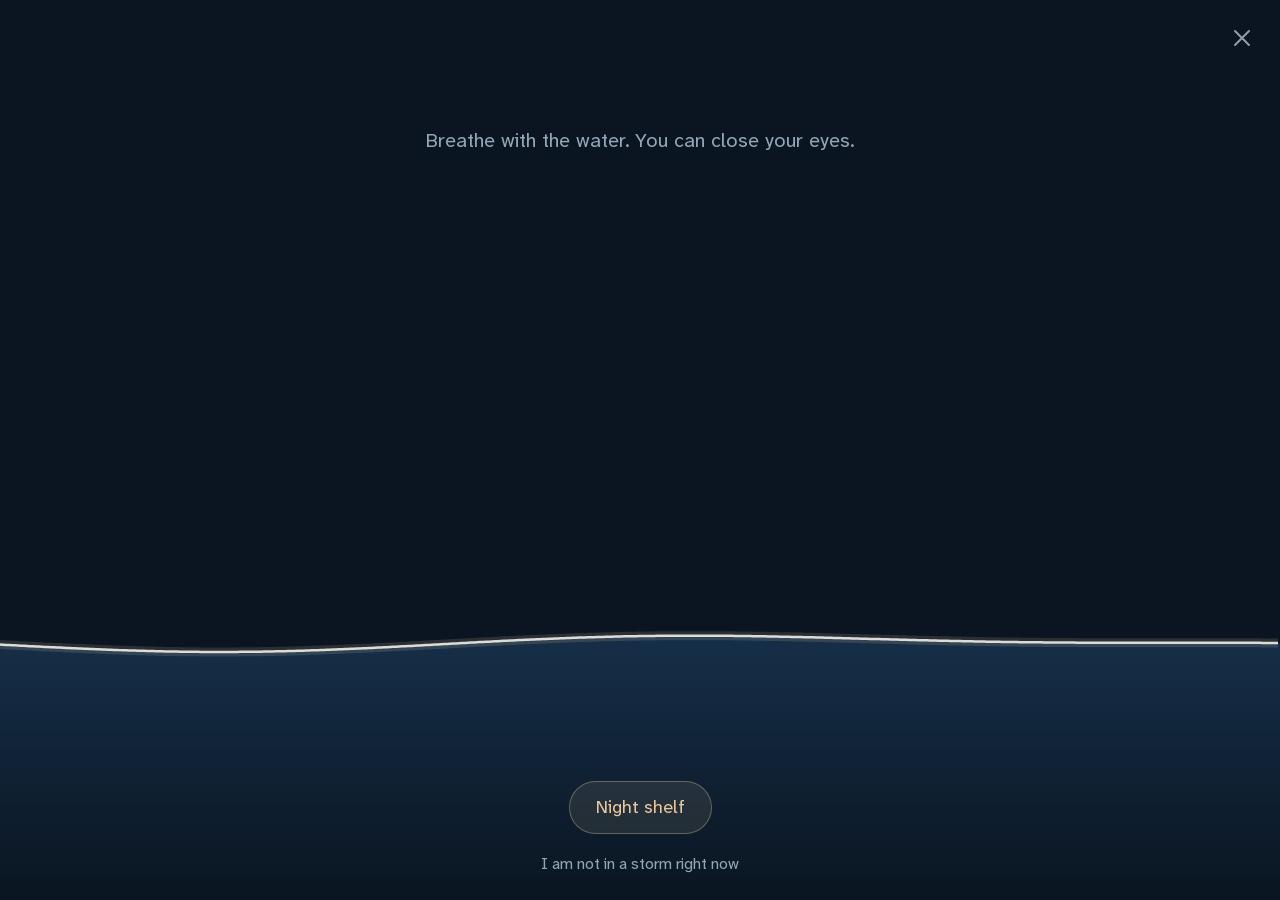
==== web/index.html @ eac9949d "Panic-attack first aid. Cold launch to a haptic breathing pulse in under two seconds, followable eye" ====
<!doctype html>
<html lang="en">
<head>
<meta charset="utf-8">
<meta name="viewport" content="width=device-width, initial-scale=1, maximum-scale=1, user-scalable=no, viewport-fit=cover">
<meta name="color-scheme" content="dark">
<title>Sway</title>
<link rel="icon" href="data:,">
<link rel="stylesheet" href="fonts/fonts.css">
<link rel="stylesheet" href="css/style.css">
</head>
<body>

<main id="stage">

  <!-- ============ CRISIS LAYER ============ -->

  <section class="screen" id="s-session">
    <canvas id="water" aria-hidden="true"></canvas>
    <button class="endx" id="endBtn" aria-label="End the session">
      <svg viewBox="0 0 24 24" aria-hidden="true"><path d="M5 5 L19 19 M19 5 L5 19"/></svg>
    </button>
    <div class="sess-mid">
      <p class="hint" id="hint">Breathe with the water. You can close your eyes.</p>
      <p class="phase" id="phase" aria-live="polite"></p>
    </div>
    <div class="sess-foot">
      <button class="shelfbtn" id="shelfBtn">Night shelf</button>
      <button class="quietlink" id="calmBtn">I am not in a storm right now</button>
    </div>
    <div class="pocket" id="pocketVeil" hidden>
      <p>Screen dimmed. The rhythm is still running.</p>
      <p class="sm">Touch anywhere to bring it back.</p>
    </div>
  </section>

  <section class="screen pad" id="s-fork" hidden>
    <div class="mid">
      <h1 class="ask">Still stormy, or passing?</h1>
      <div class="forkrow">
        <button class="big" id="forkStorm">Still stormy</button>
        <button class="big alt" id="forkPass">Passing</button>
      </div>
      <button class="quietlink center" id="forkBack">Back to the rhythm</button>
    </div>
  </section>

  <section class="screen pad" id="s-tools" hidden>
    <div class="mid">
      <p class="eyebrow">Something else to try</p>
      <div class="toolstack">
        <button class="big" data-tool="senses"><b>Name what is here</b><i>5-4-3-2-1, one sense at a time</i></button>
        <button class="big" data-tool="cold"><b>Something cold</b><i>Wrists and face, thirty seconds</i></button>
        <button class="big" data-tool="tapping"><b>Left, right, left</b><i>Slow alternating taps in time with the phone</i></button>
      </div>
      <button class="quietlink center" id="toolsBack">Back to the rhythm</button>
    </div>
  </section>

  <section class="screen pad tappable" id="s-step" hidden>
    <div class="mid">
      <p class="big-instruction" id="stepBig"></p>
      <p class="small-instruction" id="stepSmall"></p>
    </div>
    <p class="advance" id="stepAdvance">Tap anywhere when you have</p>
  </section>

  <section class="screen pad" id="s-tap" hidden>
    <div class="mid">
      <div class="bilateral"><span class="dot" id="dotL"></span><span class="dot" id="dotR"></span></div>
      <p class="big-instruction" id="tapLine"></p>
      <p class="small-instruction">Your phone has one motor, so it keeps the beat. Your hands do the alternating.</p>
    </div>
    <div class="stepfoot"><button class="big alt" id="tapDone">Done</button></div>
  </section>

  <section class="screen pad" id="s-log" hidden>
    <div class="mid">
      <p class="eyebrow">How big was it?</p>
      <div class="waves" id="waveRow" role="group" aria-label="Wave size"></div>
      <p class="wavehint" id="waveHint">Tap a wave, or skip. Nothing here is scored.</p>
      <p class="eyebrow mt">Where were you?</p>
      <div class="chips" id="chipRow"></div>
    </div>
    <div class="stepfoot two">
      <button class="big alt" id="logSkip">Skip</button>
      <button class="big" id="logSave">Save</button>
    </div>
  </section>

  <section class="screen pad" id="s-closing" hidden>
    <div class="mid">
      <p class="closing" id="closingLine">That was hard. You rode it.</p>
      <p class="closing-sub" id="closingSub"></p>
    </div>
    <div class="stepfoot two">
      <button class="big alt" id="closeAgain">Back to the rhythm</button>
      <button class="big" id="closeDone">Done</button>
    </div>
  </section>

  <!-- ============ CALM LAYER ============ -->

  <section class="screen view" id="v-shelter" hidden>
    <div class="scroller">
      <h1 class="h1">Shelter</h1>
      <p class="lede">This is the calm side of the app. Nothing here is urgent, so it is allowed to take its time.</p>

      <div class="panel">
        <h2 class="h2">Rehearse the rhythm</h2>
        <p class="help">Three minutes on an ordinary day. The point is that your body knows the pattern before it needs it.</p>
        <button class="btn" id="rehearseBtn">Start a rehearsal</button>
      </div>

      <div class="panel">
        <h2 class="h2">Your person</h2>
        <p class="help" id="contactState"></p>
        <div class="field">
          <label for="cName">Name</label>
          <input type="text" id="cName" placeholder="Who you would want to hear" autocomplete="off">
        </div>
        <div class="field">
          <label for="cPhone">Phone</label>
          <input type="tel" id="cPhone" placeholder="Number to dial" autocomplete="off">
        </div>
        <button class="btn ghost" id="cSave">Save contact</button>
      </div>

      <div class="panel">
        <h2 class="h2">Crisis lines</h2>
        <div class="field">
          <label for="regionSel">Where you are</label>
          <select id="regionSel"></select>
        </div>
        <p class="help" id="regionPreview"></p>
      </div>

      <div class="panel">
        <h2 class="h2">Calibrate the haptics</h2>
        <p class="help">Vibration motors vary wildly between phones. Set the strength once so the swell is easy to follow without being startling.</p>
        <div class="field">
          <label for="strengthRange">Strength</label>
          <input type="range" id="strengthRange" min="15" max="100" step="5">
        </div>
        <div class="btnrow">
          <button class="btn ghost" id="testSwell">Feel one breath</button>
          <span class="help" id="ampNote"></span>
        </div>
      </div>

      <div class="panel">
        <h2 class="h2">Settings</h2>
        <div class="field">
          <label for="protoSel">Rhythm</label>
          <select id="protoSel">
            <option value="tide">Tide. Starts quick, slows over three minutes</option>
            <option value="even">Even. Four counts each, all the way round</option>
            <option value="long">Long exhale. Four in, seven hold, eight out</option>
          </select>
          <p class="help">Tide is the default because holding the breath can make some attacks worse.</p>
        </div>
        <div class="field row">
          <div><label for="hapticsChk">Haptics</label><p class="help">The rhythm you can follow with the phone in a pocket.</p></div>
          <input type="checkbox" id="hapticsChk">
        </div>
        <div class="field row">
          <div><label for="audioChk">Tide sound</label><p class="help">A low swell under the rhythm, for phones with weak motors.</p></div>
          <input type="checkbox" id="audioChk">
        </div>
        <div class="field row">
          <div><label for="dimChk">Pocket dim</label><p class="help">Darken the screen after forty five seconds without a touch, so the rhythm can run in a pocket.</p></div>
          <input type="checkbox" id="dimChk">
        </div>
      </div>

      <div class="panel">
        <h2 class="h2">Your log</h2>
        <p class="help">Everything Sway knows sits on this phone. Take a copy whenever you want one.</p>
        <div class="btnrow">
          <button class="btn ghost" id="exportBtn">Export as text</button>
          <button class="btn ghost danger" id="eraseBtn">Erase everything</button>
        </div>
        <p class="help" id="ioNote"></p>
      </div>

      <p class="colophon">Sway. Made to be used four times a year and trusted every time.<br>
        A self-help tool, not a medical device or a treatment.</p>
    </div>
  </section>

  <section class="screen view" id="v-almanac" hidden>
    <div class="scroller">
      <h1 class="h1">Almanac</h1>
      <p class="lede" id="almHead"></p>
      <div id="almBody"></div>
    </div>
  </section>

  <section class="screen view" id="v-learn" hidden>
    <div class="scroller">
      <h1 class="h1">Learn</h1>
      <p class="lede">Ten short pieces about what a panic attack does to a body, and one about what to do for someone else.</p>
      <div class="disclaimer">
        Sway is a self-help wellness tool. It is not a medical device, it does not diagnose anything, and it is
        not a substitute for care from a doctor or a therapist. If you are in danger, call your local emergency
        number or one of the lines in the night shelf.
      </div>
      <div id="cardList"></div>
      <div class="panel">
        <h2 class="h2">Hand this to someone</h2>
        <p class="help">A full screen card for a bystander, so you do not have to explain any of this out loud.</p>
        <button class="btn ghost" id="learnBystander">Open the card</button>
      </div>
    </div>
  </section>
</main>

<nav id="tabs" hidden>
  <button class="tab is-on" data-view="shelter">Shelter</button>
  <button class="tab" data-view="almanac">Almanac</button>
  <button class="tab" data-view="learn">Learn</button>
</nav>

<!-- ============ OVERLAYS ============ -->

<div class="sheet" id="shelf" hidden>
  <div class="sheet-panel">
    <p class="sheet-title">Night shelf</p>
    <button class="shelf-item" id="shelfContact"><b id="shelfContactName">Your person</b><i id="shelfContactSub"></i></button>
    <div id="shelfLines"></div>
    <button class="shelf-item" id="shelfCard"><b>Hand this to someone</b><i>A card that explains it for you</i></button>
    <p class="shelf-note" id="shelfNote"></p>
    <button class="btn ghost wide" id="shelfClose">Close</button>
  </div>
</div>

<section class="screen bystander" id="s-bystander" hidden>
  <div class="bys-scroll">
    <p class="bys-lead" id="bysLead"></p>
    <ul class="bys-list" id="bysList"></ul>
    <p class="bys-name" id="bysName"></p>
  </div>
  <div class="stepfoot"><button class="big alt" id="bysClose">Close</button></div>
</section>

<div class="sheet" id="reader" hidden>
  <div class="sheet-panel tall">
    <h2 class="h2" id="readerTitle"></h2>
    <div id="readerBody"></div>
    <button class="btn ghost wide" id="readerClose">Close</button>
  </div>
</div>

<p id="toast" class="toast" hidden></p>

<script src="js/store.js"></script>
<script src="js/content.js"></script>
<script src="js/engine.js"></script>
<script src="js/app.js"></script>
</body>
</html>
---- web/fonts/fonts.css ----
/* latin-ext */
@font-face {
  font-family: 'Atkinson Hyperlegible Next';
  font-style: normal;
  font-weight: 300 700;
  font-display: swap;
  src: url(NaPNcYPdHfdVxJw0IfIP0lvYFqijb-UxCtm5_wdGseiHn3q0pkZ_S2Q.woff2) format('woff2');
  unicode-range: U+0100-02BA, U+02BD-02C5, U+02C7-02CC, U+02CE-02D7, U+02DD-02FF, U+0304, U+0308, U+0329, U+1D00-1DBF, U+1E00-1E9F, U+1EF2-1EFF, U+2020, U+20A0-20AB, U+20AD-20C0, U+2113, U+2C60-2C7F, U+A720-A7FF;
}
/* latin */
@font-face {
  font-family: 'Atkinson Hyperlegible Next';
  font-style: normal;
  font-weight: 300 700;
  font-display: swap;
  src: url(NaPNcYPdHfdVxJw0IfIP0lvYFqijb-UxCtm5_wdGseiJn3q0pkZ_.woff2) format('woff2');
  unicode-range: U+0000-00FF, U+0131, U+0152-0153, U+02BB-02BC, U+02C6, U+02DA, U+02DC, U+0304, U+0308, U+0329, U+2000-206F, U+20AC, U+2122, U+2191, U+2193, U+2212, U+2215, U+FEFF, U+FFFD;
}
---- web/css/style.css ----
/* Sway. Instrument calm: a night-blue field, one warm-sand accent, the horizon in soft white.
   One radius family. One theme, because the worst hours are dark ones. */

:root {
  --bg: #0A1521;
  --water: #16304A;
  --water-deep: #0A1521;
  --surface: #101E2C;
  --surface-2: #16283B;
  --fg: #EAF0F4;
  --muted: #93A6B5;
  --hair: #22374E;
  --accent: #E8C89A;
  --accent-ink: #0A1521;
  --danger: #E5A29A;
  --r: 14px;
  --r-sm: 10px;
  --pill: 999px;
  --font: "Atkinson Hyperlegible Next", "Atkinson Hyperlegible", -apple-system, Segoe UI, Roboto, sans-serif;
  --measure: 33rem;
}

* { box-sizing: border-box; -webkit-tap-highlight-color: transparent; }

html, body {
  margin: 0; height: 100%;
  background: var(--bg);
  color: var(--fg);
  font-family: var(--font);
  font-size: 17px;
  line-height: 1.5;
  -webkit-font-smoothing: antialiased;
  overscroll-behavior: none;
  user-select: none;
}
input, textarea, select { user-select: text; }

#stage { position: fixed; inset: 0 0 var(--tabh, 0px) 0; }
body.has-tabs { --tabh: calc(60px + var(--sab, 0px)); }

.screen { position: absolute; inset: 0; display: flex; flex-direction: column; }
.screen[hidden] { display: none !important; }
.screen.pad { padding: 0 26px; }
.mid { flex: 1; display: flex; flex-direction: column; justify-content: center; gap: 18px;
       padding: calc(28px + var(--sat, 0px)) 0 20px; max-width: var(--measure); width: 100%; margin: 0 auto;
       overflow-y: auto; }
.stepfoot { padding: 0 0 calc(20px + var(--sab, 0px)); max-width: var(--measure); width: 100%; margin: 0 auto;
            display: grid; gap: 12px; }
.stepfoot.two { grid-template-columns: 1fr 1fr; }

/* ---------- the session ---------- */
#s-session { overflow: hidden; }
#water { position: absolute; inset: 0; width: 100%; height: 100%; display: block; }

.endx {
  position: absolute; top: calc(8px + var(--sat, 0px)); right: 8px;
  width: 60px; height: 60px; border: 0; background: transparent; cursor: pointer;
  display: grid; place-items: center; border-radius: var(--pill);
}
.endx svg { width: 24px; height: 24px; stroke: var(--fg); stroke-width: 2; stroke-linecap: round; fill: none; opacity: .62; }
.endx:active svg { opacity: 1; }

.sess-mid {
  position: absolute; left: 26px; right: 26px; top: calc(14vh + var(--sat, 0px));
  text-align: center; pointer-events: none;
}
.hint { font-size: 20px; line-height: 1.45; color: var(--muted); margin: 0; transition: opacity .8s ease; }
.hint.gone { opacity: 0; }
.phase { font-size: 23px; letter-spacing: .01em; margin: 0; color: var(--fg); opacity: 0; transition: opacity .9s ease; }
.phase.on { opacity: .95; }

.sess-foot {
  position: absolute; left: 0; right: 0; bottom: 0;
  padding: 0 26px calc(16px + var(--sab, 0px));
  display: flex; flex-direction: column; align-items: center; gap: 10px;
}
.shelfbtn {
  font: inherit; font-size: 18px; color: var(--accent); background: rgba(232, 200, 154, .10);
  border: 1px solid rgba(232, 200, 154, .34); border-radius: var(--pill);
  padding: 12px 26px; cursor: pointer;
}
.shelfbtn:active { background: rgba(232, 200, 154, .2); }
.quietlink { font: inherit; font-size: 16px; color: var(--muted); background: none; border: 0; padding: 8px; cursor: pointer; }
.quietlink.center { align-self: center; }
.quietlink:active { color: var(--fg); }

.pocket {
  position: absolute; inset: 0; background: rgba(5, 9, 14, .955); color: #6E93A6;
  display: flex; flex-direction: column; align-items: center; justify-content: center; gap: 8px;
  text-align: center; padding: 0 40px; transition: opacity .9s ease;
}
.pocket p { margin: 0; font-size: 20px; }
.pocket .sm { font-size: 16px; color: #5C7F92; }
.pocket[hidden] { display: none; }

/* ---------- crisis type ---------- */
.ask { font-size: 33px; line-height: 1.25; font-weight: 400; margin: 0 0 8px; letter-spacing: -0.01em; }
.eyebrow { font-size: 15px; letter-spacing: .13em; text-transform: uppercase; color: var(--muted); margin: 0; }
.eyebrow.mt { margin-top: 26px; }
.big-instruction { font-size: 32px; line-height: 1.22; margin: 0; letter-spacing: -0.015em; }
.small-instruction { font-size: 20px; line-height: 1.45; color: var(--muted); margin: 0; }
.advance { font-size: 16px; color: var(--muted); text-align: center; margin: 0;
           padding-bottom: calc(24px + var(--sab, 0px)); }
.tappable { cursor: pointer; }

.forkrow { display: grid; gap: 14px; }
.forkrow .big { padding: 34px 24px; font-size: 25px; }
.toolstack { display: grid; gap: 12px; }

.big {
  font: inherit; font-size: 22px; text-align: left; width: 100%;
  background: var(--accent); color: var(--accent-ink); border: 1px solid var(--accent);
  border-radius: var(--r); padding: 22px 24px; cursor: pointer;
  transition: transform .12s ease;
  display: flex; flex-direction: column; gap: 3px;
}
.stepfoot .big, .forkrow .big { text-align: center; align-items: center; }
.big:active { transform: translateY(1px); }
.big b { font-weight: 700; }
.big i { font-style: normal; font-size: 16px; opacity: .74; }
.big.alt { background: transparent; color: var(--fg); border-color: var(--hair); }
.big.alt i { opacity: .8; color: var(--muted); }

/* ---------- bilateral ---------- */
.bilateral { display: flex; justify-content: center; gap: 60px; margin-bottom: 10px; }
.dot { width: 26px; height: 26px; border-radius: var(--pill); background: var(--hair); transition: transform .16s ease, background .16s ease; }
.dot.lit { background: var(--accent); transform: scale(1.5); }

/* ---------- the log ---------- */
.waves { display: flex; align-items: flex-end; gap: 8px; }
.wavebtn {
  flex: 1; background: var(--surface); border: 1px solid var(--hair); border-radius: var(--r-sm);
  padding: 10px 4px 8px; cursor: pointer; display: grid; gap: 6px; justify-items: center;
}
.wavebtn svg { width: 34px; height: 34px; }
.wavebtn svg path { fill: none; stroke: var(--muted); stroke-width: 3; stroke-linecap: round; }
.wavebtn span { font-size: 15px; color: var(--muted); }
.wavebtn.on { background: var(--surface-2); border-color: var(--accent); }
.wavebtn.on svg path { stroke: var(--accent); }
.wavebtn.on span { color: var(--fg); }
.wavehint { font-size: 16px; color: var(--muted); margin: 12px 0 0; }

.chips { display: flex; flex-wrap: wrap; gap: 10px; margin-top: 14px; }
.chip {
  font: inherit; font-size: 18px; padding: 11px 18px; border-radius: var(--pill);
  background: var(--surface); border: 1px solid var(--hair); color: var(--fg); cursor: pointer;
}
.chip.on { background: var(--accent); border-color: var(--accent); color: var(--accent-ink); }

.closing { font-size: 34px; line-height: 1.2; margin: 0; letter-spacing: -0.02em; }
.closing-sub { font-size: 20px; color: var(--muted); margin: 0; line-height: 1.5; }

/* ---------- calm layer ---------- */
.scroller {
  flex: 1; overflow-y: auto; -webkit-overflow-scrolling: touch;
  padding: calc(26px + var(--sat, 0px)) 24px 44px;
  max-width: var(--measure); width: 100%; margin: 0 auto;
}
.h1 { font-size: 32px; font-weight: 700; letter-spacing: -0.02em; margin: 0 0 8px; }
.h2 { font-size: 19px; font-weight: 700; margin: 0 0 6px; }
.lede { font-size: 18px; color: var(--muted); margin: 0 0 26px; line-height: 1.55; }
.help { font-size: 15px; color: var(--muted); margin: 4px 0 0; line-height: 1.5; }
.panel { background: var(--surface); border: 1px solid var(--hair); border-radius: var(--r);
         padding: 20px; margin-bottom: 16px; }
.panel .btn { margin-top: 14px; }
.colophon { font-size: 14px; color: var(--muted); line-height: 1.6; margin: 26px 0 0; }

.field { margin-top: 14px; }
.field label { display: block; font-size: 15px; color: var(--muted); margin-bottom: 6px; }
.field.row { display: flex; align-items: center; justify-content: space-between; gap: 18px; }
.field.row label { margin-bottom: 2px; color: var(--fg); font-size: 17px; }
input[type=text], input[type=tel], select {
  width: 100%; font: inherit; font-size: 17px; color: var(--fg);
  background: var(--surface-2); border: 1px solid var(--hair); border-radius: var(--r-sm);
  padding: 12px 13px; outline: 0;
}
input:focus, select:focus { border-color: var(--accent); }
input::placeholder { color: #8398AB; }
input[type=range] { width: 100%; accent-color: var(--accent); height: 30px; }
input[type=checkbox] { width: 26px; height: 26px; accent-color: var(--accent); flex: none; }

.btn {
  font: inherit; font-size: 17px; background: var(--accent); color: var(--accent-ink);
  border: 1px solid var(--accent); border-radius: var(--r-sm); padding: 12px 20px; cursor: pointer;
}
.btn:active { transform: translateY(1px); }
.btn.ghost { background: transparent; color: var(--fg); border-color: var(--hair); }
.btn.danger { color: var(--danger); border-color: rgba(229, 162, 154, .45); }
.btn.wide { width: 100%; margin-top: 14px; }
.btnrow { display: flex; flex-wrap: wrap; gap: 12px; align-items: center; margin-top: 14px; }
.btnrow .btn { margin-top: 0; }

#tabs {
  position: fixed; left: 0; right: 0; bottom: 0; z-index: 5;
  display: flex; background: var(--surface); border-top: 1px solid var(--hair);
  height: calc(60px + var(--sab, 0px)); padding-bottom: var(--sab, 0px);
}
#tabs[hidden] { display: none; }
.tab { flex: 1; font: inherit; font-size: 15px; letter-spacing: .04em; background: none; border: 0;
       color: var(--muted); cursor: pointer; }
.tab.is-on { color: var(--accent); }

/* ---------- almanac ---------- */
.stat { display: flex; align-items: baseline; gap: 12px; margin-bottom: 4px; }
.stat b { font-size: 42px; font-weight: 700; letter-spacing: -0.03em; }
.stat span { font-size: 17px; color: var(--muted); }
.barrow { display: grid; grid-template-columns: 7.5rem 1fr 2.5rem; align-items: center; gap: 12px; margin-top: 12px; }
.barrow .k { font-size: 16px; color: var(--muted); }
.barrow .track { display: block; height: 12px; background: var(--surface-2); border-radius: var(--pill); overflow: hidden; }
.barrow .fill { display: block; height: 100%; background: var(--accent); border-radius: var(--pill); }
.barrow .n { font-size: 16px; color: var(--fg); text-align: right; }
.spark { display: flex; align-items: flex-end; gap: 5px; height: 76px; margin-top: 16px; }
.spark i { flex: 1; background: var(--surface-2); border-radius: 3px 3px 0 0; display: block; min-height: 3px; }
.spark i.recent { background: var(--accent); }
.trendline { font-size: 17px; margin: 14px 0 0; line-height: 1.5; }
.trendline b { color: var(--accent); font-weight: 700; }
.logrow { display: grid; grid-template-columns: 1fr auto; gap: 10px; padding: 14px 0; border-top: 1px solid var(--hair); }
.logrow:first-child { border-top: 0; }
.logrow .d { font-size: 17px; }
.logrow .m { font-size: 15px; color: var(--muted); margin-top: 2px; }
.logrow .w { font-size: 15px; color: var(--accent); white-space: nowrap; }
.empty { font-size: 18px; color: var(--muted); line-height: 1.55; }

/* ---------- learn ---------- */
.disclaimer { font-size: 15px; line-height: 1.55; color: var(--fg); background: var(--surface);
              border-left: 3px solid var(--accent); border-radius: 0 var(--r-sm) var(--r-sm) 0;
              padding: 16px 18px; margin-bottom: 22px; }
.cardbtn { display: block; width: 100%; text-align: left; font: inherit; cursor: pointer;
           background: var(--surface); border: 1px solid var(--hair); border-radius: var(--r);
           padding: 18px 20px; margin-bottom: 10px; color: var(--fg); }
.cardbtn b { display: block; font-size: 19px; font-weight: 700; }
.cardbtn i { display: block; font-style: normal; font-size: 15px; color: var(--muted); margin-top: 4px; }
.cardbtn.read { border-color: rgba(34, 55, 78, .55); }
.cardbtn.read b { color: var(--muted); }

/* ---------- sheets ---------- */
.sheet { position: fixed; inset: 0; z-index: 20; background: rgba(4, 9, 14, .74);
         display: flex; align-items: flex-end; }
.sheet[hidden] { display: none; }
.sheet-panel {
  width: 100%; max-width: var(--measure); margin: 0 auto;
  background: var(--surface); border-top: 1px solid var(--hair);
  border-radius: 20px 20px 0 0; padding: 22px 22px calc(20px + var(--sab, 0px));
  max-height: 88vh; overflow-y: auto;
  animation: rise .18s ease-out;
}
.sheet-panel.tall { max-height: 92vh; }
@keyframes rise { from { transform: translateY(18px); } to { transform: none; } }
@media (prefers-reduced-motion: reduce) { .sheet-panel { animation: none; } }
.sheet-title { font-size: 15px; letter-spacing: .13em; text-transform: uppercase; color: var(--muted); margin: 0 0 16px; }
.shelf-item {
  display: block; width: 100%; text-align: left; font: inherit; cursor: pointer; color: var(--fg);
  background: var(--surface-2); border: 1px solid var(--hair); border-radius: var(--r);
  padding: 16px 18px; margin-bottom: 10px;
}
.shelf-item b { display: block; font-size: 20px; font-weight: 700; }
.shelf-item i { display: block; font-style: normal; font-size: 16px; color: var(--muted); margin-top: 3px; }
.shelf-item:disabled { background: transparent; border-style: dashed; cursor: default; }
.shelf-note { font-size: 14px; color: var(--muted); margin: 14px 0 0; line-height: 1.5; }
#readerBody p { font-size: 17px; line-height: 1.6; margin: 0 0 14px; }

/* ---------- the bystander card ---------- */
.bystander { background: var(--accent); color: var(--accent-ink); z-index: 30; }
.bys-scroll { flex: 1; overflow-y: auto; padding: calc(34px + var(--sat, 0px)) 28px 20px;
              max-width: var(--measure); width: 100%; margin: 0 auto; }
.bys-lead { font-size: 34px; line-height: 1.18; font-weight: 700; margin: 0 0 22px; letter-spacing: -0.02em; }
.bys-list { list-style: none; padding: 0; margin: 0; }
.bys-list li { font-size: 21px; line-height: 1.4; padding: 14px 0; border-top: 1px solid rgba(10, 21, 33, .2); }
.bys-name { font-size: 19px; margin: 22px 0 0; padding-top: 16px; border-top: 1px solid rgba(10, 21, 33, .2); }
.bystander .stepfoot { padding: 0 28px calc(20px + var(--sab, 0px)); }
.bystander .big.alt { border-color: rgba(10, 21, 33, .34); color: var(--accent-ink); }

/* ---------- toast ---------- */
.toast {
  position: fixed; left: 50%; transform: translateX(-50%);
  bottom: calc(88px + var(--sab, 0px)); z-index: 40;
  background: var(--surface-2); color: var(--fg); border: 1px solid var(--hair);
  border-radius: var(--pill); padding: 12px 20px; font-size: 16px; margin: 0; max-width: 84vw;
}
.toast[hidden] { display: none; }

@media (max-height: 620px) {
  .big-instruction { font-size: 27px; }
  .closing { font-size: 28px; }
  .ask { font-size: 26px; }
  .big { padding: 18px 22px; font-size: 20px; }
}
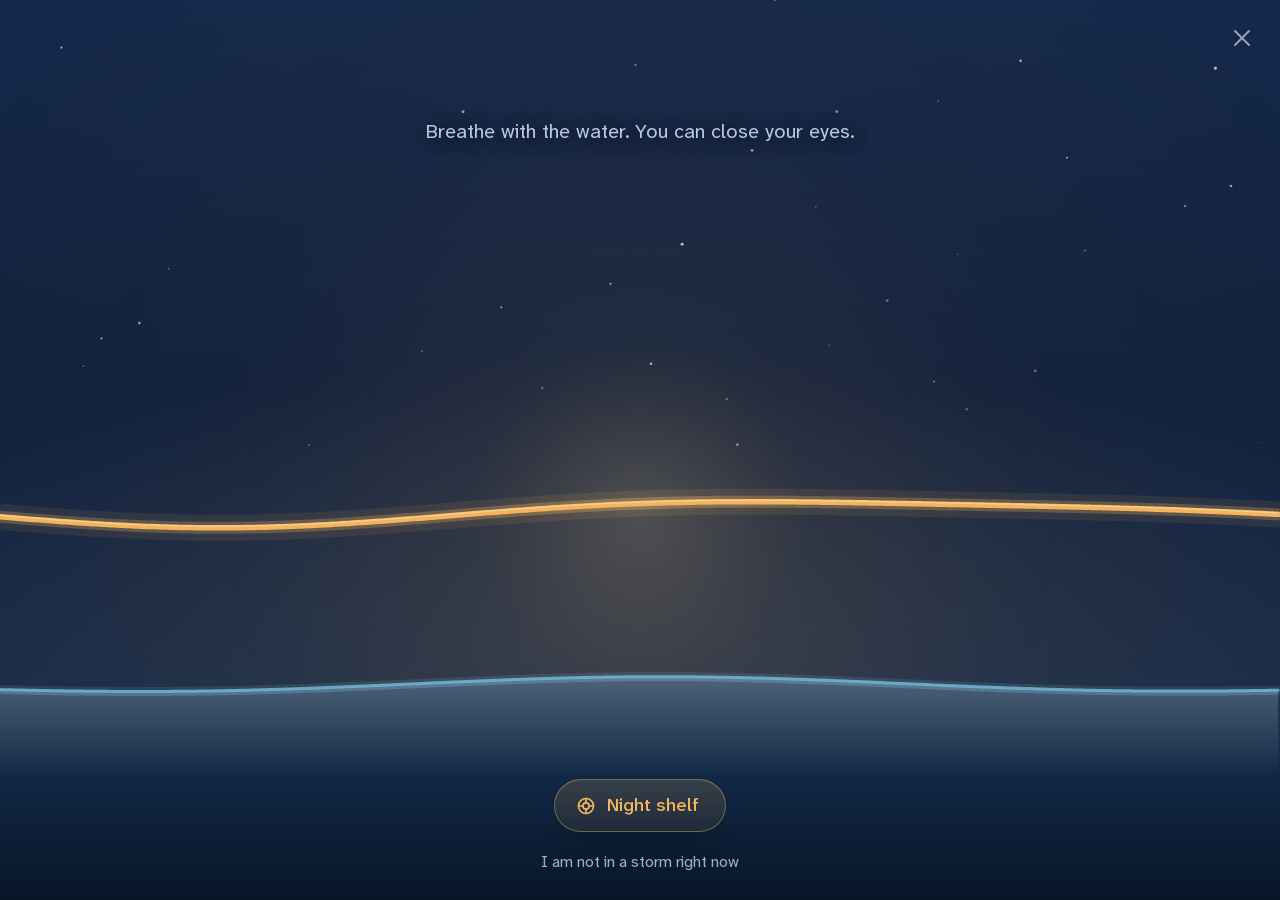
==== commit 49f4b947: "1.0.1: the icon comes alive on the breathing screen, and nine fixes behind it The session screen is " ====
--- a/web/index.html
+++ b/web/index.html
@@ -11,11 +11,42 @@
 </head>
 <body>
 
+<!-- One stroke language for the whole app: 24 unit box, 1.8 stroke, round caps and joins.
+     The mark is the icon's own two waves, warm over cool, at the same proportions. -->
+<svg id="glyphs" aria-hidden="true" focusable="false"><defs>
+  <g id="g-mark" fill="none" stroke-linecap="round">
+    <path d="M3 12 C13 2 23 2 34 12 S55 22 65 12" stroke="var(--mark-warm, #F2B45C)" stroke-width="5"/>
+    <path d="M7 28 C16 21 25 21 34 28 S52 35 61 28" stroke="var(--mark-cool, #6FB2CE)" stroke-width="3.4"/>
+  </g>
+  <g id="g-shelter"><path d="M3.5 12.5 A8.5 8.5 0 0 1 20.5 12.5"/><path d="M4 18.5c2.7-2.6 5.3-2.6 8 0s5.3 2.6 8 0"/></g>
+  <g id="g-almanac"><path d="M3 17.5c2.5 0 2.5-5 5-5s2.5 7 5 7 2.5-9 5-9 2.5 5 5 5"/><path d="M3 21h18"/></g>
+  <g id="g-learn"><path d="M4 5.5h6.2c1 0 1.8.8 1.8 1.8v11c0-1-.8-1.8-1.8-1.8H4z"/><path d="M20 5.5h-6.2c-1 0-1.8.8-1.8 1.8v11c0-1 .8-1.8 1.8-1.8H20z"/></g>
+  <g id="g-call"><path d="M6.4 4.5h3l1.4 3.6-1.8 1.5a10.5 10.5 0 0 0 5.4 5.4l1.5-1.8 3.6 1.4v3a1.9 1.9 0 0 1-2.1 1.9C10.4 18.8 5.2 13.6 4.5 6.6a1.9 1.9 0 0 1 1.9-2.1z"/></g>
+  <g id="g-text"><path d="M4 6.2h16v10H9.5L5.5 19v-2.8H4z"/><path d="M8 10.2h8M8 13h5"/></g>
+  <g id="g-ring"><circle cx="12" cy="12" r="8.2"/><circle cx="12" cy="12" r="3.4"/><path d="M12 3.8v4.8M12 15.4v4.8M3.8 12h4.8M15.4 12h4.8"/></g>
+  <g id="g-card"><rect x="3.2" y="5.4" width="17.6" height="13.2" rx="2.4"/><path d="M7 10h7M7 13.6h4.5"/></g>
+  <g id="g-person"><circle cx="12" cy="8.2" r="3.6"/><path d="M5 19.4c0-3.4 3.1-5.6 7-5.6s7 2.2 7 5.6"/></g>
+  <g id="g-play"><circle cx="12" cy="12" r="8.4"/><path d="M10 8.6l5.4 3.4L10 15.4z"/></g>
+  <g id="g-pulse"><rect x="7" y="3.2" width="10" height="17.6" rx="2.6"/><path d="M3.4 9.4c-.9 1.6-.9 3.6 0 5.2M20.6 9.4c.9 1.6.9 3.6 0 5.2"/></g>
+  <g id="g-sound"><path d="M5 9.6h3l4-3.4v11.6l-4-3.4H5z"/><path d="M15.4 9.2c1.2 1.6 1.2 4 0 5.6"/></g>
+  <g id="g-moon"><path d="M19 14.6A8 8 0 0 1 9.4 5a8.2 8.2 0 1 0 9.6 9.6z"/></g>
+  <g id="g-export"><path d="M12 3.6v10.2"/><path d="M8.4 10.4L12 14l3.6-3.6"/><path d="M4.6 15.6v3.2c0 .9.7 1.6 1.6 1.6h11.6c.9 0 1.6-.7 1.6-1.6v-3.2"/></g>
+  <g id="g-erase"><circle cx="12" cy="12" r="8.2"/><path d="M6.6 17.4L17.4 6.6"/></g>
+  <g id="g-senses"><circle cx="12" cy="12" r="2.2"/><path d="M6.6 8.4a6.6 6.6 0 0 0 0 7.2M17.4 8.4a6.6 6.6 0 0 1 0 7.2"/><path d="M3.6 5.4a11 11 0 0 0 0 13.2M20.4 5.4a11 11 0 0 1 0 13.2"/></g>
+  <g id="g-cold"><path d="M12 3.8c3.6 4.6 6 7.4 6 10.2a6 6 0 0 1-12 0c0-2.8 2.4-5.6 6-10.2z"/><path d="M9.4 14.6a2.7 2.7 0 0 0 2.6 2.6"/></g>
+  <g id="g-tap"><path d="M4.6 12h14.8"/><path d="M8.4 7.8L4.2 12l4.2 4.2"/><path d="M15.6 7.8L19.8 12l-4.2 4.2"/></g>
+  <g id="g-clock"><circle cx="12" cy="12" r="8.2"/><path d="M12 7.3V12l3.3 2"/></g>
+  <g id="g-place"><rect x="4" y="4" width="16" height="16" rx="4.6"/><path d="M7.2 14.2c1.6-2 3.2-2 4.8 0s3.2 2 4.8 0"/></g>
+  <g id="g-check"><path d="M5 12.6l4.6 4.4L19 7.4"/></g>
+  <g id="g-chev"><path d="M9.5 5.5l6.4 6.5-6.4 6.5"/></g>
+</defs></svg>
+
 <main id="stage">
 
   <!-- ============ CRISIS LAYER ============ -->
 
   <section class="screen" id="s-session">
+    <div class="sky" aria-hidden="true"></div>
     <canvas id="water" aria-hidden="true"></canvas>
     <button class="endx" id="endBtn" aria-label="End the session">
       <svg viewBox="0 0 24 24" aria-hidden="true"><path d="M5 5 L19 19 M19 5 L5 19"/></svg>
@@ -25,7 +56,8 @@
       <p class="phase" id="phase" aria-live="polite"></p>
     </div>
     <div class="sess-foot">
-      <button class="shelfbtn" id="shelfBtn">Night shelf</button>
+      <button class="shelfbtn" id="shelfBtn">
+        <svg class="ic" viewBox="0 0 24 24" aria-hidden="true"><use href="#g-ring"/></svg>Night shelf</button>
       <button class="quietlink" id="calmBtn">I am not in a storm right now</button>
     </div>
     <div class="pocket" id="pocketVeil" hidden>
@@ -47,11 +79,17 @@
 
   <section class="screen pad" id="s-tools" hidden>
     <div class="mid">
-      <p class="eyebrow">Something else to try</p>
+      <p class="eyebrow"><span class="rule"></span>Something else to try</p>
       <div class="toolstack">
-        <button class="big" data-tool="senses"><b>Name what is here</b><i>5-4-3-2-1, one sense at a time</i></button>
-        <button class="big" data-tool="cold"><b>Something cold</b><i>Wrists and face, thirty seconds</i></button>
-        <button class="big" data-tool="tapping"><b>Left, right, left</b><i>Slow alternating taps in time with the phone</i></button>
+        <button class="big alt tool" data-tool="senses">
+          <svg class="ic" viewBox="0 0 24 24" aria-hidden="true"><use href="#g-senses"/></svg>
+          <span><b>Name what is here</b><i>5-4-3-2-1, one sense at a time</i></span></button>
+        <button class="big alt tool" data-tool="cold">
+          <svg class="ic" viewBox="0 0 24 24" aria-hidden="true"><use href="#g-cold"/></svg>
+          <span><b>Something cold</b><i>Wrists and face, thirty seconds</i></span></button>
+        <button class="big alt tool" data-tool="tapping">
+          <svg class="ic" viewBox="0 0 24 24" aria-hidden="true"><use href="#g-tap"/></svg>
+          <span><b>Left, right, left</b><i>Slow alternating taps in time with the phone</i></span></button>
       </div>
       <button class="quietlink center" id="toolsBack">Back to the rhythm</button>
     </div>
@@ -69,7 +107,7 @@
     <div class="mid">
       <div class="bilateral"><span class="dot" id="dotL"></span><span class="dot" id="dotR"></span></div>
       <p class="big-instruction" id="tapLine"></p>
-      <p class="small-instruction">Your phone has one motor, so it keeps the beat. Your hands do the alternating.</p>
+      <p class="small-instruction" id="tapHow">Your phone has one motor, so it keeps the beat. Your hands do the alternating.</p>
     </div>
     <div class="stepfoot"><button class="big alt" id="tapDone">Done</button></div>
   </section>
@@ -103,17 +141,20 @@
 
   <section class="screen view" id="v-shelter" hidden>
     <div class="scroller">
-      <h1 class="h1">Shelter</h1>
-      <p class="lede">This is the calm side of the app. Nothing here is urgent, so it is allowed to take its time.</p>
-
-      <div class="panel">
-        <h2 class="h2">Rehearse the rhythm</h2>
+      <header class="vhead">
+        <svg class="mark" viewBox="0 0 68 36" aria-hidden="true"><use href="#g-mark"/></svg>
+        <h1 class="h1">Shelter</h1>
+        <p class="lede">This is the calm side of the app. Nothing here is urgent, so it is allowed to take its time.</p>
+      </header>
+
+      <div class="panel">
+        <h2 class="h2"><svg class="ic" viewBox="0 0 24 24" aria-hidden="true"><use href="#g-play"/></svg>Rehearse the rhythm</h2>
         <p class="help">Three minutes on an ordinary day. The point is that your body knows the pattern before it needs it.</p>
         <button class="btn" id="rehearseBtn">Start a rehearsal</button>
       </div>
 
       <div class="panel">
-        <h2 class="h2">Your person</h2>
+        <h2 class="h2"><svg class="ic" viewBox="0 0 24 24" aria-hidden="true"><use href="#g-person"/></svg>Your person</h2>
         <p class="help" id="contactState"></p>
         <div class="field">
           <label for="cName">Name</label>
@@ -127,7 +168,7 @@
       </div>
 
       <div class="panel">
-        <h2 class="h2">Crisis lines</h2>
+        <h2 class="h2"><svg class="ic" viewBox="0 0 24 24" aria-hidden="true"><use href="#g-ring"/></svg>Crisis lines</h2>
         <div class="field">
           <label for="regionSel">Where you are</label>
           <select id="regionSel"></select>
@@ -135,8 +176,8 @@
         <p class="help" id="regionPreview"></p>
       </div>
 
-      <div class="panel">
-        <h2 class="h2">Calibrate the haptics</h2>
+      <div class="panel" id="calibPanel">
+        <h2 class="h2"><svg class="ic" viewBox="0 0 24 24" aria-hidden="true"><use href="#g-pulse"/></svg>Calibrate the haptics</h2>
         <p class="help">Vibration motors vary wildly between phones. Set the strength once so the swell is easy to follow without being startling.</p>
         <div class="field">
           <label for="strengthRange">Strength</label>
@@ -149,7 +190,7 @@
       </div>
 
       <div class="panel">
-        <h2 class="h2">Settings</h2>
+        <h2 class="h2"><svg class="ic" viewBox="0 0 24 24" aria-hidden="true"><use href="#g-moon"/></svg>Settings</h2>
         <div class="field">
           <label for="protoSel">Rhythm</label>
           <select id="protoSel">
@@ -174,7 +215,7 @@
       </div>
 
       <div class="panel">
-        <h2 class="h2">Your log</h2>
+        <h2 class="h2"><svg class="ic" viewBox="0 0 24 24" aria-hidden="true"><use href="#g-export"/></svg>Your log</h2>
         <p class="help">Everything Sway knows sits on this phone. Take a copy whenever you want one.</p>
         <div class="btnrow">
           <button class="btn ghost" id="exportBtn">Export as text</button>
@@ -190,16 +231,22 @@
 
   <section class="screen view" id="v-almanac" hidden>
     <div class="scroller">
-      <h1 class="h1">Almanac</h1>
-      <p class="lede" id="almHead"></p>
+      <header class="vhead">
+        <svg class="mark" viewBox="0 0 68 36" aria-hidden="true"><use href="#g-mark"/></svg>
+        <h1 class="h1">Almanac</h1>
+        <p class="lede" id="almHead"></p>
+      </header>
       <div id="almBody"></div>
     </div>
   </section>
 
   <section class="screen view" id="v-learn" hidden>
     <div class="scroller">
-      <h1 class="h1">Learn</h1>
-      <p class="lede">Ten short pieces about what a panic attack does to a body, and one about what to do for someone else.</p>
+      <header class="vhead">
+        <svg class="mark" viewBox="0 0 68 36" aria-hidden="true"><use href="#g-mark"/></svg>
+        <h1 class="h1">Learn</h1>
+        <p class="lede">Ten short pieces about what a panic attack does to a body, and one about what to do for someone else.</p>
+      </header>
       <div class="disclaimer">
         Sway is a self-help wellness tool. It is not a medical device, it does not diagnose anything, and it is
         not a substitute for care from a doctor or a therapist. If you are in danger, call your local emergency
@@ -207,7 +254,7 @@
       </div>
       <div id="cardList"></div>
       <div class="panel">
-        <h2 class="h2">Hand this to someone</h2>
+        <h2 class="h2"><svg class="ic" viewBox="0 0 24 24" aria-hidden="true"><use href="#g-card"/></svg>Hand this to someone</h2>
         <p class="help">A full screen card for a bystander, so you do not have to explain any of this out loud.</p>
         <button class="btn ghost" id="learnBystander">Open the card</button>
       </div>
@@ -216,26 +263,33 @@
 </main>
 
 <nav id="tabs" hidden>
-  <button class="tab is-on" data-view="shelter">Shelter</button>
-  <button class="tab" data-view="almanac">Almanac</button>
-  <button class="tab" data-view="learn">Learn</button>
+  <button class="tab is-on" data-view="shelter"><svg viewBox="0 0 24 24" aria-hidden="true"><use href="#g-shelter"/></svg><span>Shelter</span></button>
+  <button class="tab" data-view="almanac"><svg viewBox="0 0 24 24" aria-hidden="true"><use href="#g-almanac"/></svg><span>Almanac</span></button>
+  <button class="tab" data-view="learn"><svg viewBox="0 0 24 24" aria-hidden="true"><use href="#g-learn"/></svg><span>Learn</span></button>
 </nav>
 
 <!-- ============ OVERLAYS ============ -->
 
 <div class="sheet" id="shelf" hidden>
   <div class="sheet-panel">
-    <p class="sheet-title">Night shelf</p>
-    <button class="shelf-item" id="shelfContact"><b id="shelfContactName">Your person</b><i id="shelfContactSub"></i></button>
-    <div id="shelfLines"></div>
-    <button class="shelf-item" id="shelfCard"><b>Hand this to someone</b><i>A card that explains it for you</i></button>
-    <p class="shelf-note" id="shelfNote"></p>
-    <button class="btn ghost wide" id="shelfClose">Close</button>
+    <div class="sheet-body">
+      <p class="sheet-title"><svg class="mark sm" viewBox="0 0 68 36" aria-hidden="true"><use href="#g-mark"/></svg>Night shelf</p>
+      <button class="shelf-item" id="shelfContact">
+        <svg class="ic" viewBox="0 0 24 24" aria-hidden="true"><use href="#g-person"/></svg>
+        <span><b id="shelfContactName">Your person</b><i id="shelfContactSub"></i></span></button>
+      <div id="shelfLines"></div>
+      <button class="shelf-item" id="shelfCard">
+        <svg class="ic" viewBox="0 0 24 24" aria-hidden="true"><use href="#g-card"/></svg>
+        <span><b>Hand this to someone</b><i>A card that explains it for you</i></span></button>
+      <p class="shelf-note" id="shelfNote"></p>
+    </div>
+    <div class="sheet-foot"><button class="btn ghost wide" id="shelfClose">Close</button></div>
   </div>
 </div>
 
 <section class="screen bystander" id="s-bystander" hidden>
   <div class="bys-scroll">
+    <svg class="mark bys-mark" viewBox="0 0 68 36" aria-hidden="true"><use href="#g-mark"/></svg>
     <p class="bys-lead" id="bysLead"></p>
     <ul class="bys-list" id="bysList"></ul>
     <p class="bys-name" id="bysName"></p>
@@ -245,9 +299,11 @@
 
 <div class="sheet" id="reader" hidden>
   <div class="sheet-panel tall">
-    <h2 class="h2" id="readerTitle"></h2>
-    <div id="readerBody"></div>
-    <button class="btn ghost wide" id="readerClose">Close</button>
+    <div class="sheet-body">
+      <h2 class="h2 reader-title" id="readerTitle"></h2>
+      <div id="readerBody"></div>
+    </div>
+    <div class="sheet-foot"><button class="btn ghost wide" id="readerClose">Close</button></div>
   </div>
 </div>
 
--- a/web/css/style.css
+++ b/web/css/style.css
@@ -1,23 +1,34 @@
-/* Sway. Instrument calm: a night-blue field, one warm-sand accent, the horizon in soft white.
-   One radius family. One theme, because the worst hours are dark ones. */
+/* Sway. Dusk indigo water under a warm breath.
+   One accent, amber, for everything the hand can touch. One radius family. One theme, because the
+   worst hours are dark ones. Surfaces are layered and lit from above rather than boxed in borders. */
 
 :root {
-  --bg: #0A1521;
-  --water: #16304A;
-  --water-deep: #0A1521;
-  --surface: #101E2C;
-  --surface-2: #16283B;
-  --fg: #EAF0F4;
-  --muted: #93A6B5;
-  --hair: #22374E;
-  --accent: #E8C89A;
-  --accent-ink: #0A1521;
-  --danger: #E5A29A;
-  --r: 14px;
-  --r-sm: 10px;
+  --bg: #0B1526;
+  --bg-lift: #14243F;
+  --water: #1A3C63;
+  --water-deep: #081527;
+  --surface: #12203A;
+  --surface-hi: #182B4A;
+  --surface-2: #1B2F4E;
+  --fg: #EEF3F8;
+  --muted: #9BB0C4;
+  --hair: #26405F;
+  --hair-soft: rgba(155, 176, 196, .16);
+  --accent: #F2B45C;
+  --accent-soft: rgba(242, 180, 92, .14);
+  --accent-line: rgba(242, 180, 92, .38);
+  --accent-ink: #0B1526;
+  --cool: #6FB2CE;
+  --danger: #F0A79C;
+  --lift: 0 14px 30px -20px rgba(2, 8, 18, .95);
+  --lift-2: 0 22px 44px -26px rgba(2, 8, 18, 1);
+  --edge: inset 0 1px 0 rgba(197, 219, 243, .06);
+  --r: 16px;
+  --r-sm: 11px;
   --pill: 999px;
   --font: "Atkinson Hyperlegible Next", "Atkinson Hyperlegible", -apple-system, Segoe UI, Roboto, sans-serif;
   --measure: 33rem;
+  --ease: cubic-bezier(.22, .68, .3, 1);
 }
 
 * { box-sizing: border-box; -webkit-tap-highlight-color: transparent; }
@@ -32,11 +43,25 @@
   -webkit-font-smoothing: antialiased;
   overscroll-behavior: none;
   user-select: none;
+  font-variant-numeric: tabular-nums;
 }
 input, textarea, select { user-select: text; }
 
+/* The symbol sheet is markup, never pixels. */
+#glyphs { position: absolute; width: 0; height: 0; overflow: hidden; }
+
+/* One stroke language everywhere: 1.8 units in a 24 box, round caps, round joins, no fills. */
+.ic, .tab svg, .cardbtn .tick {
+  width: 22px; height: 22px; flex: none;
+  fill: none; stroke: currentColor; stroke-width: 1.8;
+  stroke-linecap: round; stroke-linejoin: round;
+}
+.mark { display: block; width: 68px; height: 36px; overflow: visible;
+        --mark-warm: var(--accent); --mark-cool: var(--cool); }
+.mark.sm { width: 36px; height: 19px; }
+
 #stage { position: fixed; inset: 0 0 var(--tabh, 0px) 0; }
-body.has-tabs { --tabh: calc(60px + var(--sab, 0px)); }
+body.has-tabs { --tabh: calc(64px + var(--sab, 0px)); }
 
 .screen { position: absolute; inset: 0; display: flex; flex-direction: column; }
 .screen[hidden] { display: none !important; }
@@ -48,94 +73,140 @@
             display: grid; gap: 12px; }
 .stepfoot.two { grid-template-columns: 1fr 1fr; }
 
-/* ---------- the session ---------- */
-#s-session { overflow: hidden; }
+/* The crisis screens sit on the same night field as the water, lit faintly from the horizon. */
+.screen.pad, .screen.view {
+  background:
+    radial-gradient(120% 52% at 50% 116%, rgba(242, 180, 92, .10), rgba(242, 180, 92, 0) 62%),
+    linear-gradient(180deg, var(--bg-lift) 0%, var(--bg) 46%, var(--water-deep) 100%);
+}
+
+/* ---------- the signature: a warm breath wave riding over cool water ---------- */
+#s-session { overflow: hidden; background: var(--water-deep); }
+.sky {
+  position: absolute; inset: 0;
+  background:
+    radial-gradient(96% 46% at 50% 72%, rgba(242, 180, 92, .11), rgba(242, 180, 92, 0) 72%),
+    linear-gradient(180deg, #16294B 0%, #11213D 44%, #142949 78%, #0D1C33 100%);
+}
 #water { position: absolute; inset: 0; width: 100%; height: 100%; display: block; }
 
 .endx {
   position: absolute; top: calc(8px + var(--sat, 0px)); right: 8px;
   width: 60px; height: 60px; border: 0; background: transparent; cursor: pointer;
   display: grid; place-items: center; border-radius: var(--pill);
-}
-.endx svg { width: 24px; height: 24px; stroke: var(--fg); stroke-width: 2; stroke-linecap: round; fill: none; opacity: .62; }
+  transition: background .18s var(--ease);
+}
+.endx svg { width: 24px; height: 24px; stroke: var(--fg); stroke-width: 2; stroke-linecap: round; fill: none; opacity: .6; }
+.endx:active { background: rgba(238, 243, 248, .09); }
 .endx:active svg { opacity: 1; }
 
 .sess-mid {
-  position: absolute; left: 26px; right: 26px; top: calc(14vh + var(--sat, 0px));
-  text-align: center; pointer-events: none;
-}
-.hint { font-size: 20px; line-height: 1.45; color: var(--muted); margin: 0; transition: opacity .8s ease; }
+  position: absolute; left: 26px; right: 26px; top: calc(13vh + var(--sat, 0px));
+  text-align: center; pointer-events: none; text-wrap: balance;
+}
+.hint { font-size: 20px; line-height: 1.45; color: #B7C9DA; margin: 0; font-weight: 400;
+        transition: opacity .8s ease; text-shadow: 0 2px 18px rgba(6, 14, 26, .9); }
 .hint.gone { opacity: 0; }
-.phase { font-size: 23px; letter-spacing: .01em; margin: 0; color: var(--fg); opacity: 0; transition: opacity .9s ease; }
+.phase { font-size: 24px; letter-spacing: .012em; margin: 0; color: var(--fg); font-weight: 500;
+         opacity: 0; transition: opacity .9s ease; text-shadow: 0 2px 18px rgba(6, 14, 26, .9); }
 .phase.on { opacity: .95; }
 
 .sess-foot {
   position: absolute; left: 0; right: 0; bottom: 0;
   padding: 0 26px calc(16px + var(--sab, 0px));
-  display: flex; flex-direction: column; align-items: center; gap: 10px;
+  display: flex; flex-direction: column; align-items: center; gap: 8px;
 }
 .shelfbtn {
-  font: inherit; font-size: 18px; color: var(--accent); background: rgba(232, 200, 154, .10);
-  border: 1px solid rgba(232, 200, 154, .34); border-radius: var(--pill);
-  padding: 12px 26px; cursor: pointer;
-}
-.shelfbtn:active { background: rgba(232, 200, 154, .2); }
-.quietlink { font: inherit; font-size: 16px; color: var(--muted); background: none; border: 0; padding: 8px; cursor: pointer; }
+  font: inherit; font-size: 18px; font-weight: 500; color: var(--accent);
+  background: linear-gradient(180deg, rgba(242, 180, 92, .17), rgba(242, 180, 92, .08));
+  border: 1px solid var(--accent-line); border-radius: var(--pill);
+  padding: 12px 26px 12px 20px; cursor: pointer;
+  display: inline-flex; align-items: center; gap: 10px;
+  box-shadow: var(--lift), var(--edge);
+  transition: transform .14s var(--ease), background .18s var(--ease);
+}
+.shelfbtn:active { transform: scale(.97); background: rgba(242, 180, 92, .26); }
+.quietlink { font: inherit; font-size: 16px; color: var(--muted); background: none; border: 0;
+             padding: 10px 8px; cursor: pointer; transition: color .18s var(--ease); }
 .quietlink.center { align-self: center; }
 .quietlink:active { color: var(--fg); }
 
 .pocket {
-  position: absolute; inset: 0; background: rgba(5, 9, 14, .955); color: #6E93A6;
+  position: absolute; inset: 0; background: rgba(5, 10, 18, .955); color: #7C9DB2;
   display: flex; flex-direction: column; align-items: center; justify-content: center; gap: 8px;
   text-align: center; padding: 0 40px; transition: opacity .9s ease;
 }
 .pocket p { margin: 0; font-size: 20px; }
-.pocket .sm { font-size: 16px; color: #5C7F92; }
+.pocket .sm { font-size: 16px; color: #6E8EA3; }
 .pocket[hidden] { display: none; }
 
-/* ---------- crisis type ---------- */
-.ask { font-size: 33px; line-height: 1.25; font-weight: 400; margin: 0 0 8px; letter-spacing: -0.01em; }
-.eyebrow { font-size: 15px; letter-spacing: .13em; text-transform: uppercase; color: var(--muted); margin: 0; }
+/* ---------- crisis type: large, tight display, loose labels ---------- */
+.ask { font-size: 34px; line-height: 1.2; font-weight: 500; margin: 0 0 10px;
+       letter-spacing: -0.022em; text-wrap: balance; }
+.eyebrow { font-size: 14px; letter-spacing: .16em; text-transform: uppercase; color: var(--muted);
+           margin: 0; font-weight: 500; display: flex; align-items: center; gap: 12px; }
+.eyebrow .rule { width: 26px; height: 2px; border-radius: 2px; background: var(--accent); flex: none; }
 .eyebrow.mt { margin-top: 26px; }
-.big-instruction { font-size: 32px; line-height: 1.22; margin: 0; letter-spacing: -0.015em; }
+.big-instruction { font-size: 33px; line-height: 1.18; margin: 0; letter-spacing: -0.024em;
+                   font-weight: 500; text-wrap: balance; }
 .small-instruction { font-size: 20px; line-height: 1.45; color: var(--muted); margin: 0; }
 .advance { font-size: 16px; color: var(--muted); text-align: center; margin: 0;
-           padding-bottom: calc(24px + var(--sab, 0px)); }
+           padding-bottom: calc(24px + var(--sab, 0px)); letter-spacing: .02em; }
 .tappable { cursor: pointer; }
 
 .forkrow { display: grid; gap: 14px; }
-.forkrow .big { padding: 34px 24px; font-size: 25px; }
+.forkrow .big { padding: 34px 24px; font-size: 26px; }
 .toolstack { display: grid; gap: 12px; }
+.big.tool { display: grid; grid-template-columns: auto 1fr; align-items: center; gap: 16px;
+            padding: 20px 22px; }
+.big.tool .ic { color: var(--accent); width: 30px; height: 30px; stroke-width: 1.7; }
+.big.tool b { font-size: 22px; }
+.big.tool i { font-size: 16px; margin-top: 2px; display: block; }
 
 .big {
   font: inherit; font-size: 22px; text-align: left; width: 100%;
-  background: var(--accent); color: var(--accent-ink); border: 1px solid var(--accent);
+  background: linear-gradient(180deg, #F7C778, var(--accent));
+  color: var(--accent-ink); border: 1px solid rgba(255, 226, 175, .5);
   border-radius: var(--r); padding: 22px 24px; cursor: pointer;
-  transition: transform .12s ease;
-  display: flex; flex-direction: column; gap: 3px;
+  transition: transform .14s var(--ease), filter .14s var(--ease);
+  display: flex; flex-direction: column; gap: 3px; font-weight: 500;
+  box-shadow: 0 14px 26px -21px rgba(242, 180, 92, .5), inset 0 1px 0 rgba(255, 244, 224, .55);
 }
 .stepfoot .big, .forkrow .big { text-align: center; align-items: center; }
-.big:active { transform: translateY(1px); }
+.big:active { transform: scale(.985); filter: brightness(.96); }
 .big b { font-weight: 700; }
-.big i { font-style: normal; font-size: 16px; opacity: .74; }
-.big.alt { background: transparent; color: var(--fg); border-color: var(--hair); }
-.big.alt i { opacity: .8; color: var(--muted); }
+.big i { font-style: normal; font-size: 16px; opacity: .78; }
+.big.alt {
+  background: linear-gradient(180deg, var(--surface-hi), var(--surface));
+  color: var(--fg); border-color: var(--hair);
+  box-shadow: var(--lift), var(--edge);
+}
+.big.alt i { opacity: 1; color: var(--muted); }
 
 /* ---------- bilateral ---------- */
 .bilateral { display: flex; justify-content: center; gap: 60px; margin-bottom: 10px; }
-.dot { width: 26px; height: 26px; border-radius: var(--pill); background: var(--hair); transition: transform .16s ease, background .16s ease; }
-.dot.lit { background: var(--accent); transform: scale(1.5); }
+.dot { width: 26px; height: 26px; border-radius: var(--pill); background: var(--surface-2);
+       border: 1px solid var(--hair);
+       transition: transform .16s var(--ease), background .16s var(--ease), box-shadow .16s var(--ease); }
+.dot.lit { background: var(--accent); border-color: var(--accent); transform: scale(1.5);
+           box-shadow: 0 0 26px rgba(242, 180, 92, .55); }
 
 /* ---------- the log ---------- */
 .waves { display: flex; align-items: flex-end; gap: 8px; }
 .wavebtn {
-  flex: 1; background: var(--surface); border: 1px solid var(--hair); border-radius: var(--r-sm);
+  flex: 1; background: linear-gradient(180deg, var(--surface-hi), var(--surface));
+  border: 1px solid var(--hair); border-radius: var(--r-sm);
   padding: 10px 4px 8px; cursor: pointer; display: grid; gap: 6px; justify-items: center;
+  box-shadow: var(--edge);
+  transition: transform .14s var(--ease), border-color .18s var(--ease), background .18s var(--ease);
 }
 .wavebtn svg { width: 34px; height: 34px; }
-.wavebtn svg path { fill: none; stroke: var(--muted); stroke-width: 3; stroke-linecap: round; }
-.wavebtn span { font-size: 15px; color: var(--muted); }
-.wavebtn.on { background: var(--surface-2); border-color: var(--accent); }
+.wavebtn svg path { fill: none; stroke: #93A9C0; stroke-width: 3; stroke-linecap: round;
+                    transition: stroke .18s var(--ease); }
+.wavebtn span { font-size: 15px; color: var(--muted); transition: color .18s var(--ease); }
+.wavebtn:active { transform: scale(.95); }
+.wavebtn.on { background: linear-gradient(180deg, #22385A, var(--surface-2)); border-color: var(--accent);
+              box-shadow: 0 8px 20px -16px rgba(242, 180, 92, .6), var(--edge); }
 .wavebtn.on svg path { stroke: var(--accent); }
 .wavebtn.on span { color: var(--fg); }
 .wavehint { font-size: 16px; color: var(--muted); margin: 12px 0 0; }
@@ -143,145 +214,265 @@
 .chips { display: flex; flex-wrap: wrap; gap: 10px; margin-top: 14px; }
 .chip {
   font: inherit; font-size: 18px; padding: 11px 18px; border-radius: var(--pill);
-  background: var(--surface); border: 1px solid var(--hair); color: var(--fg); cursor: pointer;
-}
-.chip.on { background: var(--accent); border-color: var(--accent); color: var(--accent-ink); }
-
-.closing { font-size: 34px; line-height: 1.2; margin: 0; letter-spacing: -0.02em; }
+  background: linear-gradient(180deg, var(--surface-hi), var(--surface));
+  border: 1px solid var(--hair); color: var(--fg); cursor: pointer;
+  box-shadow: var(--edge);
+  transition: transform .14s var(--ease), background .18s var(--ease), color .18s var(--ease);
+}
+.chip:active { transform: scale(.95); }
+.chip.on { background: linear-gradient(180deg, #F7C778, var(--accent)); border-color: var(--accent);
+           color: var(--accent-ink); font-weight: 500;
+           box-shadow: 0 8px 18px -15px rgba(242, 180, 92, .6); }
+
+.closing { font-size: 35px; line-height: 1.17; margin: 0; letter-spacing: -0.026em; font-weight: 500;
+           text-wrap: balance; }
 .closing-sub { font-size: 20px; color: var(--muted); margin: 0; line-height: 1.5; }
 
 /* ---------- calm layer ---------- */
 .scroller {
   flex: 1; overflow-y: auto; -webkit-overflow-scrolling: touch;
-  padding: calc(26px + var(--sat, 0px)) 24px 44px;
+  padding: calc(22px + var(--sat, 0px)) 24px 44px;
   max-width: var(--measure); width: 100%; margin: 0 auto;
 }
-.h1 { font-size: 32px; font-weight: 700; letter-spacing: -0.02em; margin: 0 0 8px; }
-.h2 { font-size: 19px; font-weight: 700; margin: 0 0 6px; }
-.lede { font-size: 18px; color: var(--muted); margin: 0 0 26px; line-height: 1.55; }
-.help { font-size: 15px; color: var(--muted); margin: 4px 0 0; line-height: 1.5; }
-.panel { background: var(--surface); border: 1px solid var(--hair); border-radius: var(--r);
-         padding: 20px; margin-bottom: 16px; }
+.vhead { margin: 0 0 24px; }
+.vhead .mark { margin: 4px 0 16px; opacity: .95; }
+.h1 { font-size: 34px; font-weight: 700; letter-spacing: -0.03em; margin: 0 0 8px; text-wrap: balance; }
+.h2 { font-size: 19px; font-weight: 700; margin: 0 0 6px; letter-spacing: -0.01em;
+      display: flex; align-items: center; gap: 10px; }
+.h2 .ic { color: var(--accent); width: 20px; height: 20px; }
+.lede { font-size: 18px; color: var(--muted); margin: 0; line-height: 1.55; text-wrap: pretty; }
+.help { font-size: 15px; color: var(--muted); margin: 4px 0 0; line-height: 1.5; text-wrap: pretty; }
+.panel {
+  background: linear-gradient(180deg, var(--surface-hi), var(--surface));
+  border: 1px solid var(--hair); border-radius: var(--r);
+  padding: 20px; margin-bottom: 16px;
+  box-shadow: var(--lift), var(--edge);
+}
 .panel .btn { margin-top: 14px; }
 .colophon { font-size: 14px; color: var(--muted); line-height: 1.6; margin: 26px 0 0; }
 
 .field { margin-top: 14px; }
-.field label { display: block; font-size: 15px; color: var(--muted); margin-bottom: 6px; }
+.field label { display: block; font-size: 14px; letter-spacing: .06em; text-transform: uppercase;
+               color: var(--muted); margin-bottom: 7px; font-weight: 500; }
 .field.row { display: flex; align-items: center; justify-content: space-between; gap: 18px; }
-.field.row label { margin-bottom: 2px; color: var(--fg); font-size: 17px; }
+.field.row label { margin-bottom: 2px; color: var(--fg); font-size: 17px; letter-spacing: 0; text-transform: none; }
 input[type=text], input[type=tel], select {
   width: 100%; font: inherit; font-size: 17px; color: var(--fg);
-  background: var(--surface-2); border: 1px solid var(--hair); border-radius: var(--r-sm);
-  padding: 12px 13px; outline: 0;
-}
-input:focus, select:focus { border-color: var(--accent); }
-input::placeholder { color: #8398AB; }
-input[type=range] { width: 100%; accent-color: var(--accent); height: 30px; }
-input[type=checkbox] { width: 26px; height: 26px; accent-color: var(--accent); flex: none; }
+  background: var(--water-deep); border: 1px solid var(--hair); border-radius: var(--r-sm);
+  padding: 13px; outline: 0;
+  transition: border-color .18s var(--ease), box-shadow .18s var(--ease);
+}
+input:focus, select:focus { border-color: var(--accent); box-shadow: 0 0 0 3px var(--accent-soft); }
+input:focus-visible, select:focus-visible { outline: 2px solid var(--accent); outline-offset: 3px; }
+input::placeholder { color: #8FA5BB; }
+input[type=range] {
+  -webkit-appearance: none; appearance: none; width: 100%; height: 32px; background: none;
+}
+input[type=range]:focus-visible { outline: 2px solid var(--accent); outline-offset: 3px; border-radius: var(--pill); }
+input[type=range]::-webkit-slider-runnable-track {
+  height: 8px; border-radius: var(--pill); background: var(--water-deep);
+  box-shadow: inset 0 1px 2px rgba(2, 8, 18, .9); border: 1px solid var(--hair);
+}
+input[type=range]::-webkit-slider-thumb {
+  -webkit-appearance: none; appearance: none; width: 26px; height: 26px; margin-top: -10px;
+  border-radius: var(--pill); background: linear-gradient(180deg, #F7C778, var(--accent));
+  border: 1px solid rgba(255, 226, 175, .6);
+  box-shadow: 0 6px 14px -6px rgba(2, 8, 18, .95), inset 0 1px 0 rgba(255, 244, 224, .6);
+}
+input[type=checkbox] {
+  -webkit-appearance: none; appearance: none; flex: none; margin: 0;
+  width: 30px; height: 30px; border-radius: 9px; cursor: pointer;
+  background: linear-gradient(180deg, var(--surface-2), var(--water-deep));
+  border: 1.5px solid var(--hair); box-shadow: var(--edge);
+  background-repeat: no-repeat; background-position: center;
+  transition: background-color .16s var(--ease), border-color .16s var(--ease), transform .12s var(--ease);
+}
+input[type=checkbox]:active { transform: scale(.92); }
+input[type=checkbox]:checked {
+  border-color: rgba(255, 226, 175, .6);
+  background: linear-gradient(180deg, #F7C778, var(--accent)) url("data:image/svg+xml,%3Csvg xmlns='http://www.w3.org/2000/svg' viewBox='0 0 24 24' fill='none' stroke='%230B1526' stroke-width='2.6' stroke-linecap='round' stroke-linejoin='round'%3E%3Cpath d='M5 12.6l4.6 4.4L19 7.4'/%3E%3C/svg%3E") center / 20px 20px no-repeat;
+  box-shadow: 0 8px 18px -12px rgba(242, 180, 92, .95), inset 0 1px 0 rgba(255, 244, 224, .5);
+}
 
 .btn {
-  font: inherit; font-size: 17px; background: var(--accent); color: var(--accent-ink);
-  border: 1px solid var(--accent); border-radius: var(--r-sm); padding: 12px 20px; cursor: pointer;
-}
-.btn:active { transform: translateY(1px); }
-.btn.ghost { background: transparent; color: var(--fg); border-color: var(--hair); }
-.btn.danger { color: var(--danger); border-color: rgba(229, 162, 154, .45); }
-.btn.wide { width: 100%; margin-top: 14px; }
+  font: inherit; font-size: 17px; font-weight: 500;
+  background: linear-gradient(180deg, #F7C778, var(--accent)); color: var(--accent-ink);
+  border: 1px solid rgba(255, 226, 175, .5); border-radius: var(--r-sm); padding: 12px 20px; cursor: pointer;
+  box-shadow: 0 10px 20px -18px rgba(242, 180, 92, .55), inset 0 1px 0 rgba(255, 244, 224, .5);
+  transition: transform .14s var(--ease), filter .14s var(--ease);
+}
+.btn:active { transform: scale(.97); filter: brightness(.96); }
+.btn.ghost { background: linear-gradient(180deg, var(--surface-2), var(--surface));
+             color: var(--fg); border-color: var(--hair); box-shadow: var(--edge); }
+.btn.danger { color: var(--danger); border-color: rgba(240, 167, 156, .42);
+              background: linear-gradient(180deg, rgba(240, 167, 156, .10), rgba(240, 167, 156, .04)); }
+.btn.wide { width: 100%; }
 .btnrow { display: flex; flex-wrap: wrap; gap: 12px; align-items: center; margin-top: 14px; }
 .btnrow .btn { margin-top: 0; }
 
 #tabs {
   position: fixed; left: 0; right: 0; bottom: 0; z-index: 5;
-  display: flex; background: var(--surface); border-top: 1px solid var(--hair);
-  height: calc(60px + var(--sab, 0px)); padding-bottom: var(--sab, 0px);
+  display: flex;
+  background: linear-gradient(180deg, rgba(24, 43, 74, .96), rgba(11, 21, 38, .98));
+  border-top: 1px solid var(--hair-soft);
+  height: calc(64px + var(--sab, 0px)); padding-bottom: var(--sab, 0px);
+  backdrop-filter: blur(14px);
 }
 #tabs[hidden] { display: none; }
-.tab { flex: 1; font: inherit; font-size: 15px; letter-spacing: .04em; background: none; border: 0;
-       color: var(--muted); cursor: pointer; }
+.tab { flex: 1; font: inherit; font-size: 13px; letter-spacing: .07em; text-transform: uppercase;
+       background: none; border: 0; color: var(--muted); cursor: pointer;
+       display: flex; flex-direction: column; align-items: center; justify-content: center; gap: 4px;
+       position: relative; transition: color .2s var(--ease); }
+.tab svg { opacity: .85; transition: opacity .2s var(--ease), transform .2s var(--ease); }
 .tab.is-on { color: var(--accent); }
+.tab.is-on svg { opacity: 1; }
+.tab.is-on::before { content: ""; position: absolute; top: 0; width: 30px; height: 2px;
+                     border-radius: 0 0 2px 2px; background: var(--accent); }
+.tab:active svg { transform: scale(.9); }
 
 /* ---------- almanac ---------- */
 .stat { display: flex; align-items: baseline; gap: 12px; margin-bottom: 4px; }
-.stat b { font-size: 42px; font-weight: 700; letter-spacing: -0.03em; }
+.stat b { font-size: 46px; font-weight: 700; letter-spacing: -0.04em; color: var(--accent); }
 .stat span { font-size: 17px; color: var(--muted); }
 .barrow { display: grid; grid-template-columns: 7.5rem 1fr 2.5rem; align-items: center; gap: 12px; margin-top: 12px; }
 .barrow .k { font-size: 16px; color: var(--muted); }
-.barrow .track { display: block; height: 12px; background: var(--surface-2); border-radius: var(--pill); overflow: hidden; }
-.barrow .fill { display: block; height: 100%; background: var(--accent); border-radius: var(--pill); }
+.barrow .track { display: block; height: 12px; background: var(--water-deep); border-radius: var(--pill);
+                 overflow: hidden; box-shadow: inset 0 1px 2px rgba(2, 8, 18, .8); }
+.barrow .fill { display: block; height: 100%; border-radius: var(--pill);
+                background: linear-gradient(90deg, #E8A24C, #F7CE83); }
 .barrow .n { font-size: 16px; color: var(--fg); text-align: right; }
-.spark { display: flex; align-items: flex-end; gap: 5px; height: 76px; margin-top: 16px; }
+.spark { display: flex; align-items: flex-end; gap: 5px; height: 82px; margin-top: 16px; }
 .spark i { flex: 1; background: var(--surface-2); border-radius: 3px 3px 0 0; display: block; min-height: 3px; }
-.spark i.recent { background: var(--accent); }
+.spark i.recent { background: linear-gradient(180deg, #F7CE83, #E8A24C); }
 .trendline { font-size: 17px; margin: 14px 0 0; line-height: 1.5; }
 .trendline b { color: var(--accent); font-weight: 700; }
-.logrow { display: grid; grid-template-columns: 1fr auto; gap: 10px; padding: 14px 0; border-top: 1px solid var(--hair); }
+.logrow { display: grid; grid-template-columns: 1fr auto; gap: 10px; padding: 14px 0;
+          border-top: 1px solid var(--hair-soft); }
 .logrow:first-child { border-top: 0; }
 .logrow .d { font-size: 17px; }
 .logrow .m { font-size: 15px; color: var(--muted); margin-top: 2px; }
 .logrow .w { font-size: 15px; color: var(--accent); white-space: nowrap; }
-.empty { font-size: 18px; color: var(--muted); line-height: 1.55; }
+.empty { font-size: 18px; color: var(--muted); line-height: 1.55; margin: 0; }
+.emptyart { display: block; width: 100%; height: auto; margin: 2px 0 18px;
+             border-radius: 12px; overflow: hidden; background: #0A1729;
+             box-shadow: inset 0 0 0 1px var(--hair-soft); }
+.err { color: var(--danger); }
 
 /* ---------- learn ---------- */
-.disclaimer { font-size: 15px; line-height: 1.55; color: var(--fg); background: var(--surface);
+.disclaimer { font-size: 15px; line-height: 1.55; color: var(--fg);
+              background: linear-gradient(180deg, var(--surface-hi), var(--surface));
               border-left: 3px solid var(--accent); border-radius: 0 var(--r-sm) var(--r-sm) 0;
-              padding: 16px 18px; margin-bottom: 22px; }
-.cardbtn { display: block; width: 100%; text-align: left; font: inherit; cursor: pointer;
-           background: var(--surface); border: 1px solid var(--hair); border-radius: var(--r);
-           padding: 18px 20px; margin-bottom: 10px; color: var(--fg); }
-.cardbtn b { display: block; font-size: 19px; font-weight: 700; }
+              padding: 16px 18px; margin-bottom: 22px; box-shadow: var(--lift); }
+.cardbtn { display: grid; grid-template-columns: 1fr auto; align-items: center; gap: 14px;
+           width: 100%; text-align: left; font: inherit; cursor: pointer;
+           background: linear-gradient(180deg, var(--surface-hi), var(--surface));
+           border: 1px solid var(--hair); border-radius: var(--r);
+           padding: 18px 20px; margin-bottom: 10px; color: var(--fg);
+           box-shadow: var(--lift), var(--edge);
+           transition: transform .14s var(--ease), border-color .18s var(--ease); }
+.cardbtn:active { transform: scale(.985); }
+.cardbtn b { display: block; font-size: 19px; font-weight: 700; letter-spacing: -0.01em; }
 .cardbtn i { display: block; font-style: normal; font-size: 15px; color: var(--muted); margin-top: 4px; }
-.cardbtn.read { border-color: rgba(34, 55, 78, .55); }
+.cardbtn .tick { color: var(--hair); width: 18px; height: 18px; }
+.cardbtn.read { border-color: var(--hair-soft); }
 .cardbtn.read b { color: var(--muted); }
+.cardbtn.read .tick { color: var(--accent); }
 
 /* ---------- sheets ---------- */
-.sheet { position: fixed; inset: 0; z-index: 20; background: rgba(4, 9, 14, .74);
-         display: flex; align-items: flex-end; }
+.sheet { position: fixed; inset: 0; z-index: 20; background: rgba(4, 10, 20, .78);
+         display: flex; align-items: flex-end; backdrop-filter: blur(3px); }
 .sheet[hidden] { display: none; }
 .sheet-panel {
   width: 100%; max-width: var(--measure); margin: 0 auto;
-  background: var(--surface); border-top: 1px solid var(--hair);
-  border-radius: 20px 20px 0 0; padding: 22px 22px calc(20px + var(--sab, 0px));
-  max-height: 88vh; overflow-y: auto;
-  animation: rise .18s ease-out;
-}
-.sheet-panel.tall { max-height: 92vh; }
-@keyframes rise { from { transform: translateY(18px); } to { transform: none; } }
-@media (prefers-reduced-motion: reduce) { .sheet-panel { animation: none; } }
-.sheet-title { font-size: 15px; letter-spacing: .13em; text-transform: uppercase; color: var(--muted); margin: 0 0 16px; }
+  display: flex; flex-direction: column;
+  background: linear-gradient(180deg, var(--surface-hi), var(--surface));
+  border-top: 1px solid var(--hair);
+  border-radius: 22px 22px 0 0;
+  max-height: calc(100% - var(--sat, 0px) - 20px);
+  box-shadow: var(--lift-2);
+  animation: rise .22s var(--ease);
+}
+.sheet-body { overflow-y: auto; -webkit-overflow-scrolling: touch; padding: 22px 22px 4px; }
+.sheet-foot { padding: 12px 22px calc(16px + var(--sab, 0px)); border-top: 1px solid var(--hair-soft); }
+@keyframes rise { from { transform: translateY(22px); opacity: 0; } to { transform: none; opacity: 1; } }
+.sheet-title { font-size: 14px; letter-spacing: .16em; text-transform: uppercase; color: var(--muted);
+               margin: 0 0 16px; font-weight: 500; display: flex; align-items: center; gap: 12px; }
+.reader-title { font-size: 25px; letter-spacing: -0.02em; margin-bottom: 14px; text-wrap: balance; }
 .shelf-item {
-  display: block; width: 100%; text-align: left; font: inherit; cursor: pointer; color: var(--fg);
-  background: var(--surface-2); border: 1px solid var(--hair); border-radius: var(--r);
-  padding: 16px 18px; margin-bottom: 10px;
-}
-.shelf-item b { display: block; font-size: 20px; font-weight: 700; }
+  display: grid; grid-template-columns: auto 1fr; align-items: center; gap: 14px;
+  width: 100%; text-align: left; font: inherit; cursor: pointer; color: var(--fg);
+  background: linear-gradient(180deg, var(--surface-2), rgba(18, 32, 58, .9));
+  border: 1px solid var(--hair); border-radius: var(--r);
+  padding: 16px 18px; margin-bottom: 10px; box-shadow: var(--edge);
+  transition: transform .14s var(--ease), border-color .18s var(--ease);
+  overflow-wrap: anywhere;
+}
+.shelf-item .ic { color: var(--accent); }
+.shelf-item:active { transform: scale(.985); border-color: var(--accent-line); }
+.shelf-item b { display: block; font-size: 20px; font-weight: 700; letter-spacing: -0.012em; }
 .shelf-item i { display: block; font-style: normal; font-size: 16px; color: var(--muted); margin-top: 3px; }
-.shelf-item:disabled { background: transparent; border-style: dashed; cursor: default; }
-.shelf-note { font-size: 14px; color: var(--muted); margin: 14px 0 0; line-height: 1.5; }
-#readerBody p { font-size: 17px; line-height: 1.6; margin: 0 0 14px; }
-
-/* ---------- the bystander card ---------- */
-.bystander { background: var(--accent); color: var(--accent-ink); z-index: 30; }
-.bys-scroll { flex: 1; overflow-y: auto; padding: calc(34px + var(--sat, 0px)) 28px 20px;
+.shelf-item:disabled { background: none; border-style: dashed; cursor: default; box-shadow: none; }
+.shelf-item:disabled .ic { color: var(--muted); }
+.shelf-note { font-size: 14px; color: var(--muted); margin: 14px 0 6px; line-height: 1.55; }
+#readerBody p { font-size: 17px; line-height: 1.62; margin: 0 0 14px; text-wrap: pretty; }
+
+/* ---------- the bystander card: an object you hand over, so it is lit like paper ---------- */
+.bystander { z-index: 30;
+  background: radial-gradient(120% 70% at 50% 0%, #FBE0B4 0%, #F3BE73 52%, #E5A455 100%);
+  color: #221604; }
+.bys-scroll { flex: 1; overflow-y: auto; padding: calc(20px + var(--sat, 0px)) 28px 12px;
               max-width: var(--measure); width: 100%; margin: 0 auto; }
-.bys-lead { font-size: 34px; line-height: 1.18; font-weight: 700; margin: 0 0 22px; letter-spacing: -0.02em; }
+.bys-mark { width: 54px; height: 29px; margin-bottom: 12px; --mark-warm: #8A5209; --mark-cool: #2A5468; }
+.bys-lead { font-size: 31px; line-height: 1.14; font-weight: 700; margin: 0 0 14px;
+            letter-spacing: -0.028em; text-wrap: balance; }
 .bys-list { list-style: none; padding: 0; margin: 0; }
-.bys-list li { font-size: 21px; line-height: 1.4; padding: 14px 0; border-top: 1px solid rgba(10, 21, 33, .2); }
-.bys-name { font-size: 19px; margin: 22px 0 0; padding-top: 16px; border-top: 1px solid rgba(10, 21, 33, .2); }
-.bystander .stepfoot { padding: 0 28px calc(20px + var(--sab, 0px)); }
-.bystander .big.alt { border-color: rgba(10, 21, 33, .34); color: var(--accent-ink); }
+.bys-list li { font-size: 19px; line-height: 1.36; padding: 11px 0; border-top: 1px solid rgba(34, 22, 4, .22); }
+.bys-name { font-size: 18px; line-height: 1.4; margin: 14px 0 0; padding-top: 12px;
+            border-top: 1px solid rgba(34, 22, 4, .22); overflow-wrap: anywhere; font-weight: 500; }
+.bystander .stepfoot { padding: 6px 28px calc(18px + var(--sab, 0px)); }
+.bystander .big.alt { background: rgba(34, 22, 4, .07); border-color: rgba(34, 22, 4, .34);
+                      color: #221604; box-shadow: none; }
 
 /* ---------- toast ---------- */
 .toast {
   position: fixed; left: 50%; transform: translateX(-50%);
-  bottom: calc(88px + var(--sab, 0px)); z-index: 40;
-  background: var(--surface-2); color: var(--fg); border: 1px solid var(--hair);
+  bottom: calc(92px + var(--sab, 0px)); z-index: 40;
+  background: linear-gradient(180deg, var(--surface-2), var(--surface));
+  color: var(--fg); border: 1px solid var(--hair);
   border-radius: var(--pill); padding: 12px 20px; font-size: 16px; margin: 0; max-width: 84vw;
+  box-shadow: var(--lift-2);
+  animation: rise .22s var(--ease);
 }
 .toast[hidden] { display: none; }
+
+/* ---------- motion: entry that reads as arriving, never as waiting ---------- */
+@keyframes settle { from { opacity: 0; transform: translateY(12px); } to { opacity: 1; transform: none; } }
+.stagger > * { animation: settle .42s var(--ease) both; animation-delay: calc(var(--i, 0) * 55ms); }
+.viewin { animation: settle .34s var(--ease) both; }
+
+/* ---------- states ---------- */
+:focus-visible { outline: 2px solid var(--accent); outline-offset: 3px; border-radius: 6px; }
+button:disabled { cursor: default; }
+.btn:disabled { background: linear-gradient(180deg, var(--surface-2), var(--surface));
+                color: var(--muted); border-color: var(--hair-soft); box-shadow: none; }
+.btn:disabled:active { transform: none; filter: none; }
+/* A control that cannot do anything says so rather than pretending. Only the control dims: its
+   label has to stay readable, so the panel still explains itself. */
+.panel.off input[type=range] { opacity: .55; }
+input[type=range]:disabled { cursor: default; }
+input[type=range]:disabled::-webkit-slider-thumb {
+  background: linear-gradient(180deg, #52698A, #3E5372); border-color: var(--hair); box-shadow: none; }
+
+@media (prefers-reduced-motion: reduce) {
+  *, *::before, *::after { animation-duration: .001ms !important; animation-delay: 0ms !important;
+                           transition-duration: .001ms !important; }
+}
 
 @media (max-height: 620px) {
   .big-instruction { font-size: 27px; }
   .closing { font-size: 28px; }
-  .ask { font-size: 26px; }
+  .ask { font-size: 27px; }
   .big { padding: 18px 22px; font-size: 20px; }
-}
+  .forkrow .big { padding: 26px 22px; font-size: 22px; }
+  .vhead .mark { width: 54px; height: 29px; }
+}
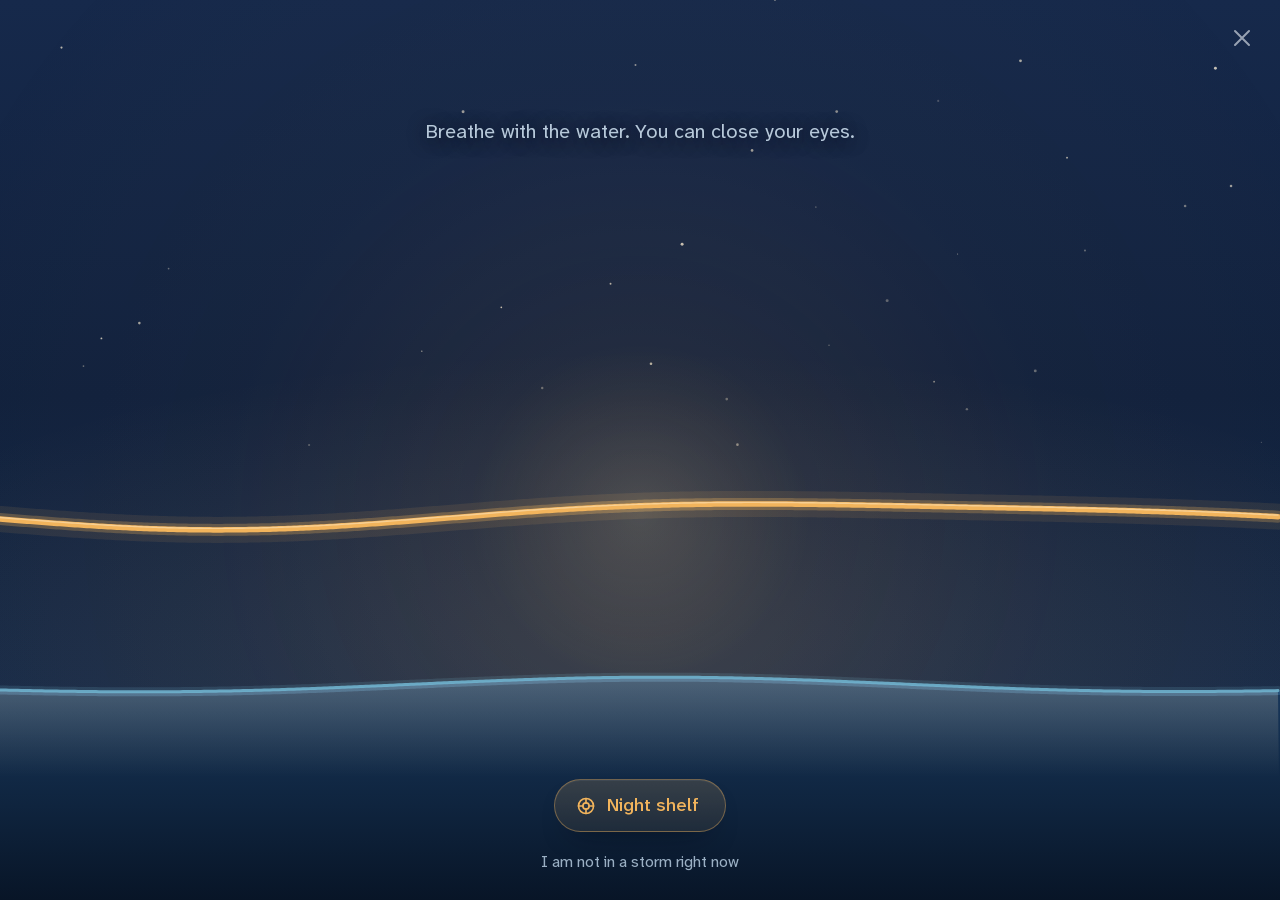
==== commit 59c77a5f: "1.0.1 review: release the audio on pause, unique storm ids, the mark inside the safe circle Independ" ====
--- a/web/index.html
+++ b/web/index.html
@@ -32,7 +32,9 @@
   <g id="g-moon"><path d="M19 14.6A8 8 0 0 1 9.4 5a8.2 8.2 0 1 0 9.6 9.6z"/></g>
   <g id="g-export"><path d="M12 3.6v10.2"/><path d="M8.4 10.4L12 14l3.6-3.6"/><path d="M4.6 15.6v3.2c0 .9.7 1.6 1.6 1.6h11.6c.9 0 1.6-.7 1.6-1.6v-3.2"/></g>
   <g id="g-erase"><circle cx="12" cy="12" r="8.2"/><path d="M6.6 17.4L17.4 6.6"/></g>
-  <g id="g-senses"><circle cx="12" cy="12" r="2.2"/><path d="M6.6 8.4a6.6 6.6 0 0 0 0 7.2M17.4 8.4a6.6 6.6 0 0 1 0 7.2"/><path d="M3.6 5.4a11 11 0 0 0 0 13.2M20.4 5.4a11 11 0 0 1 0 13.2"/></g>
+  <!-- "Look around you" is the first line of the 5-4-3-2-1 walk. Concentric arcs around a dot read
+       as a broadcast symbol, which is the one thing this app never does. -->
+  <g id="g-senses"><path d="M2.9 12c2.5-4.1 5.6-6.2 9.1-6.2s6.6 2.1 9.1 6.2c-2.5 4.1-5.6 6.2-9.1 6.2S5.4 16.1 2.9 12z"/><circle cx="12" cy="12" r="2.7"/></g>
   <g id="g-cold"><path d="M12 3.8c3.6 4.6 6 7.4 6 10.2a6 6 0 0 1-12 0c0-2.8 2.4-5.6 6-10.2z"/><path d="M9.4 14.6a2.7 2.7 0 0 0 2.6 2.6"/></g>
   <g id="g-tap"><path d="M4.6 12h14.8"/><path d="M8.4 7.8L4.2 12l4.2 4.2"/><path d="M15.6 7.8L19.8 12l-4.2 4.2"/></g>
   <g id="g-clock"><circle cx="12" cy="12" r="8.2"/><path d="M12 7.3V12l3.3 2"/></g>
